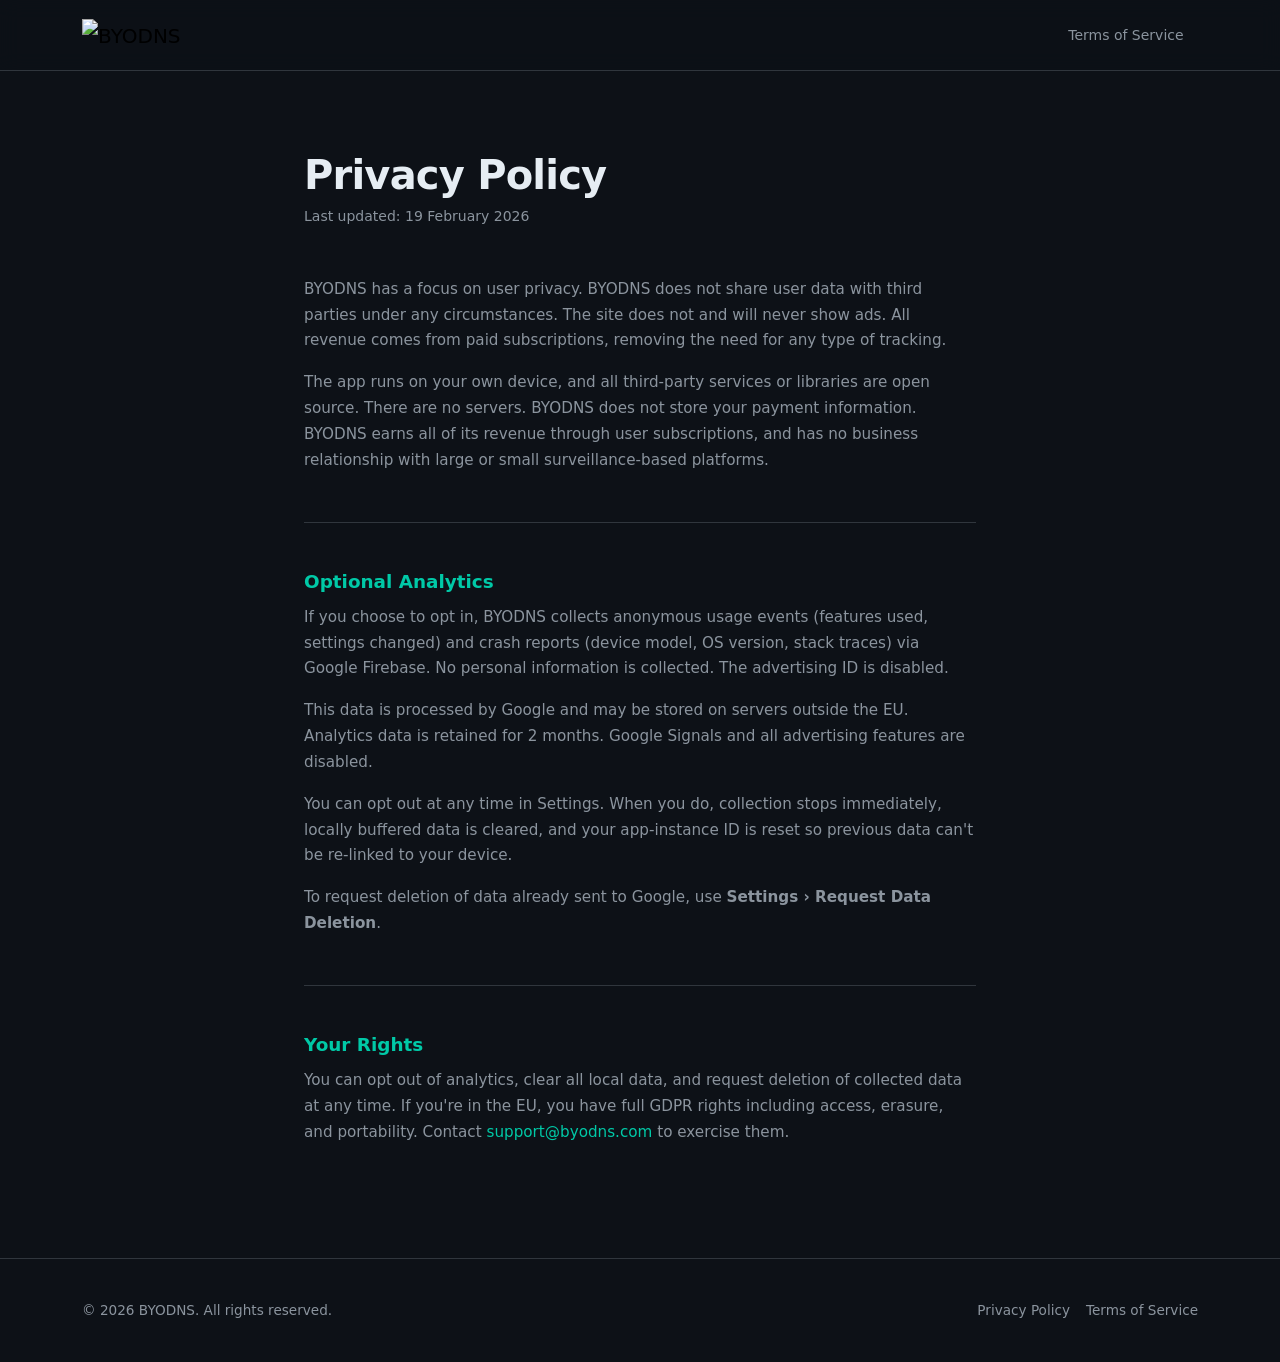
==== docs/privacy.html @ 68cbb998 "convert txt to html" ====
<!DOCTYPE html>
<html lang="en">

<head>
  <meta charset="UTF-8">
  <meta name="viewport" content="width=device-width, initial-scale=1.0">
  <title>Privacy Policy — BYODNS</title>
  <link rel="icon" href="byodns-icon.svg" type="image/svg+xml">
  <link rel="stylesheet" href="https://cdn.jsdelivr.net/npm/bootstrap@5.3.3/dist/css/bootstrap.min.css">
  <link rel="stylesheet" href="style.css">
  <style>
    .policy-wrap {
      max-width: 720px;
      margin: 0 auto;
      padding: 5rem 1.5rem 6rem;
    }

    .policy-wrap h1 {
      font-size: clamp(1.75rem, 4vw, 2.5rem);
      font-weight: 800;
      letter-spacing: -0.02em;
      margin-bottom: 0.4rem;
    }

    .policy-wrap .last-updated {
      color: var(--text-muted);
      font-size: 0.875rem;
      margin-bottom: 3rem;
    }

    .policy-wrap h2 {
      font-size: 1.15rem;
      font-weight: 700;
      color: var(--accent);
      margin-top: 2.5rem;
      margin-bottom: 0.75rem;
    }

    .policy-wrap p {
      color: var(--text-muted);
      font-size: 0.95rem;
      margin-bottom: 1rem;
    }

    .policy-wrap ul {
      color: var(--text-muted);
      font-size: 0.95rem;
      padding-left: 1.5rem;
      margin-bottom: 1rem;
    }

    .policy-wrap ul li {
      margin-bottom: 0.4rem;
    }

    .policy-divider {
      border-color: var(--border);
      opacity: 1;
      margin: 3rem 0;
    }
  </style>
</head>

<body>

  <!-- Navbar -->
  <nav class="navbar navbar-expand-lg sticky-top">
    <div class="container">
      <a class="navbar-brand" href="index.html">
        <img src="byodns-logo.svg" alt="BYODNS">
      </a>
      <div class="ms-auto">
        <a href="tos.html" class="nav-link d-inline">Terms of Service</a>
      </div>
    </div>
  </nav>

  <main>
    <div class="policy-wrap">
      <h1>Privacy Policy</h1>
      <p class="last-updated">Last updated: 19 February 2026</p>

      <p>BYODNS has a focus on user privacy. BYODNS does not share user data with third parties under any circumstances.
        The site does not and will never show ads. All revenue comes from paid subscriptions, removing the need for any
        type of tracking.</p>

      <p>The app runs on your own device, and all third-party services or libraries are open source. There are no
        servers. BYODNS does not store your payment information. BYODNS earns all of its revenue through user
        subscriptions, and has no business relationship with large or small surveillance-based platforms.</p>

      <hr class="policy-divider">

      <h2>Optional Analytics</h2>
      <p>If you choose to opt in, BYODNS collects anonymous usage events (features used, settings changed) and crash
        reports (device model, OS version, stack traces) via Google Firebase. No personal information is collected. The
        advertising ID is disabled.</p>
      <p>This data is processed by Google and may be stored on servers outside the EU. Analytics data is retained for 2
        months. Google Signals and all advertising features are disabled.</p>
      <p>You can opt out at any time in Settings. When you do, collection stops immediately, locally buffered data is
        cleared, and your app-instance ID is reset so previous data can't be re-linked to your device.</p>
      <p>To request deletion of data already sent to Google, use <strong>Settings › Request Data Deletion</strong>.</p>

      <hr class="policy-divider">

      <h2>Your Rights</h2>
      <p>You can opt out of analytics, clear all local data, and request deletion of collected data at any time. If
        you're in the EU, you have full GDPR rights including access, erasure, and portability. Contact <a
          href="mailto:support@byodns.com">support@byodns.com</a> to exercise them.</p>
    </div>
  </main>

  <!-- Footer -->
  <footer>
    <div class="container d-flex flex-column flex-md-row justify-content-between align-items-center gap-2">
      <span>© 2026 BYODNS. All rights reserved.</span>
      <div class="d-flex gap-3">
        <a href="privacy.html">Privacy Policy</a>
        <a href="tos.html">Terms of Service</a>
      </div>
    </div>
  </footer>

</body>

</html>
---- docs/style.css ----
/* ============================================================
   BYODNS Marketing Site — Custom Styles
   ============================================================ */

:root {
  --bg-base:        #0d1117;
  --bg-surface:     #161b22;
  --bg-card:        #1c2230;
  --bg-card-hover:  #212840;
  --accent:         #00c9a7;
  --accent-dim:     #009e84;
  --text-primary:   #e6edf3;
  --text-muted:     #8b949e;
  --border:         #30363d;
  --danger:         #f85149;
  --warning:        #f0a930;
}

/* ── Base ──────────────────────────────────────────────────── */
html { scroll-behavior: smooth; }

body {
  background-color: var(--bg-base);
  color: var(--text-primary);
  font-family: 'Inter', system-ui, -apple-system, sans-serif;
  line-height: 1.7;
}

a { color: var(--accent); text-decoration: none; }
a:hover { color: var(--accent-dim); text-decoration: underline; }

/* ── Navbar ────────────────────────────────────────────────── */
.navbar {
  background-color: rgba(13, 17, 23, 0.92);
  backdrop-filter: blur(10px);
  border-bottom: 1px solid var(--border);
  padding: 0.75rem 0;
}

.navbar-brand img { height: 28px; }

.nav-link {
  color: var(--text-muted) !important;
  font-size: 0.875rem;
  font-weight: 500;
  transition: color 0.2s;
  padding: 0.4rem 0.9rem !important;
}
.nav-link:hover { color: var(--text-primary) !important; }

.btn-nav-cta {
  background-color: var(--accent);
  color: #000 !important;
  border-radius: 6px;
  font-weight: 600;
  font-size: 0.85rem;
  padding: 0.4rem 1rem !important;
  transition: background-color 0.2s, transform 0.15s;
}
.btn-nav-cta:hover {
  background-color: var(--accent-dim);
  transform: translateY(-1px);
  text-decoration: none !important;
}

/* ── Hero ──────────────────────────────────────────────────── */
#hero {
  min-height: 100vh;
  display: flex;
  align-items: center;
  background: radial-gradient(ellipse 80% 60% at 50% 0%, rgba(0,201,167,0.12) 0%, transparent 70%),
              var(--bg-base);
  padding: 7rem 0 4rem;
}

.hero-badge {
  display: inline-block;
  background: rgba(0,201,167,0.12);
  color: var(--accent);
  border: 1px solid rgba(0,201,167,0.35);
  border-radius: 999px;
  font-size: 0.78rem;
  font-weight: 600;
  letter-spacing: 0.05em;
  text-transform: uppercase;
  padding: 0.3rem 1rem;
  margin-bottom: 1.5rem;
}

.hero-title {
  font-size: clamp(2.4rem, 5vw, 4rem);
  font-weight: 800;
  line-height: 1.15;
  letter-spacing: -0.02em;
  margin-bottom: 1.25rem;
}

.hero-title .accent { color: var(--accent); }

.hero-subtitle {
  font-size: 1.15rem;
  color: var(--text-muted);
  max-width: 520px;
  margin-bottom: 2.5rem;
}

.google-play-badge { height: 56px; transition: transform 0.2s; }
.google-play-badge:hover { transform: scale(1.04); }

.hero-app-icon {
  width: 80px;
  height: 80px;
  margin-left: 1.25rem;
  border-radius: 20px;
  box-shadow: 0 0 0 1px var(--border);
}

.hero-screenshot-placeholder {
  width: 100%;
  max-width: 300px;
  aspect-ratio: 9/19;
  background: var(--bg-card);
  border: 1px solid var(--border);
  border-radius: 28px;
  display: flex;
  flex-direction: column;
  align-items: center;
  justify-content: center;
  color: var(--text-muted);
  font-size: 0.8rem;
  gap: 0.5rem;
  box-shadow: 0 24px 64px rgba(0,0,0,0.5);
}
.hero-screenshot-placeholder svg { opacity: 0.35; }

/* ── Section base ──────────────────────────────────────────── */
section { padding: 6rem 0; }
section:nth-of-type(odd) { background-color: var(--bg-base); }
section:nth-of-type(even) { background-color: var(--bg-surface); }

.section-label {
  display: block;
  font-size: 0.75rem;
  font-weight: 700;
  letter-spacing: 0.1em;
  text-transform: uppercase;
  color: var(--accent);
  margin-bottom: 0.6rem;
}

.section-title {
  font-size: clamp(1.75rem, 3.5vw, 2.5rem);
  font-weight: 800;
  letter-spacing: -0.02em;
  margin-bottom: 0.75rem;
}

.section-subtitle {
  color: var(--text-muted);
  font-size: 1.05rem;
  max-width: 580px;
  margin: 0 auto 3.5rem;
}

/* ── How It Works ──────────────────────────────────────────── */
.step-card {
  background: var(--bg-card);
  border: 1px solid var(--border);
  border-radius: 16px;
  padding: 2.25rem 2rem;
  height: 100%;
  position: relative;
  transition: border-color 0.25s, transform 0.25s;
}
.step-card:hover {
  border-color: var(--accent);
  transform: translateY(-4px);
}

.step-number {
  width: 44px;
  height: 44px;
  border-radius: 50%;
  background: rgba(0,201,167,0.12);
  border: 1px solid rgba(0,201,167,0.35);
  color: var(--accent);
  font-weight: 800;
  font-size: 1rem;
  display: flex;
  align-items: center;
  justify-content: center;
  margin-bottom: 1.25rem;
}

.step-icon {
  font-size: 2rem;
  margin-bottom: 1rem;
}

.step-title { font-size: 1.1rem; font-weight: 700; margin-bottom: 0.5rem; }
.step-desc { color: var(--text-muted); font-size: 0.9rem; }

/* ── Screenshots ───────────────────────────────────────────── */
#screenshots { background-color: var(--bg-base); }

.screenshot-frame {
  background: var(--bg-card);
  border: 1px solid var(--border);
  border-radius: 28px;
  aspect-ratio: 9/19;
  display: flex;
  flex-direction: column;
  align-items: center;
  justify-content: center;
  color: var(--text-muted);
  font-size: 0.82rem;
  gap: 0.6rem;
  box-shadow: 0 20px 60px rgba(0,0,0,0.45);
  transition: border-color 0.25s, transform 0.25s;
}
.screenshot-frame:hover {
  border-color: rgba(0,201,167,0.4);
  transform: translateY(-6px);
}
.screenshot-frame .label { font-weight: 600; color: var(--text-muted); }
.screenshot-icon { font-size: 2.5rem; opacity: 0.3; }

/* ── Feature Cards ─────────────────────────────────────────── */
.feature-card {
  background: var(--bg-card);
  border: 1px solid var(--border);
  border-radius: 16px;
  padding: 2rem 1.75rem;
  height: 100%;
  transition: border-color 0.25s, transform 0.25s;
}
.feature-card:hover {
  border-color: var(--accent);
  transform: translateY(-4px);
}
.feature-icon {
  font-size: 2rem;
  margin-bottom: 1rem;
}
.feature-title { font-size: 1rem; font-weight: 700; margin-bottom: 0.4rem; }
.feature-desc { color: var(--text-muted); font-size: 0.875rem; }

/* ── Security Levels Table ─────────────────────────────────── */
.levels-table-wrap {
  background: var(--bg-card);
  border: 1px solid var(--border);
  border-radius: 16px;
  overflow: hidden;
}

.levels-table {
  width: 100%;
  border-collapse: collapse;
  font-size: 0.9rem;
}
.levels-table th {
  background: var(--bg-surface);
  color: var(--text-muted);
  font-weight: 600;
  font-size: 0.78rem;
  text-transform: uppercase;
  letter-spacing: 0.06em;
  padding: 0.85rem 1.25rem;
  border-bottom: 1px solid var(--border);
}
.levels-table td {
  padding: 0.85rem 1.25rem;
  border-bottom: 1px solid var(--border);
  vertical-align: middle;
}
.levels-table tr:last-child td { border-bottom: none; }
.levels-table tr:hover td { background: var(--bg-card-hover); }

.badge-free {
  background: rgba(139,148,158,0.15);
  color: var(--text-muted);
  border: 1px solid var(--border);
  border-radius: 6px;
  font-size: 0.72rem;
  font-weight: 700;
  padding: 0.2rem 0.55rem;
  text-transform: uppercase;
  letter-spacing: 0.05em;
}
.badge-pro {
  background: rgba(0,201,167,0.12);
  color: var(--accent);
  border: 1px solid rgba(0,201,167,0.35);
  border-radius: 6px;
  font-size: 0.72rem;
  font-weight: 700;
  padding: 0.2rem 0.55rem;
  text-transform: uppercase;
  letter-spacing: 0.05em;
}

/* ── Comparison Table ──────────────────────────────────────── */
.comparison-card {
  background: var(--bg-card);
  border: 1px solid var(--border);
  border-radius: 16px;
  overflow: hidden;
}

.comparison-header {
  display: grid;
  grid-template-columns: 1fr 120px 120px;
  gap: 0;
  background: var(--bg-surface);
  border-bottom: 1px solid var(--border);
  padding: 1rem 1.5rem;
  font-weight: 700;
  font-size: 0.85rem;
}
.comparison-header .col-plan { text-align: center; }
.comparison-header .col-plan.pro { color: var(--accent); }

.comparison-row {
  display: grid;
  grid-template-columns: 1fr 120px 120px;
  gap: 0;
  padding: 0.85rem 1.5rem;
  border-bottom: 1px solid var(--border);
  font-size: 0.9rem;
  align-items: center;
}
.comparison-row:last-child { border-bottom: none; }
.comparison-row:hover { background: var(--bg-card-hover); }

.comparison-row .col-check { text-align: center; font-size: 1.1rem; }
.check-yes { color: var(--accent); }
.check-no  { color: var(--text-muted); opacity: 0.4; }

/* ── Privacy ───────────────────────────────────────────────── */
.privacy-card {
  background: var(--bg-card);
  border: 1px solid var(--border);
  border-radius: 16px;
  padding: 2rem 1.75rem;
  height: 100%;
  transition: border-color 0.25s;
}
.privacy-card:hover { border-color: rgba(0,201,167,0.4); }
.privacy-icon { font-size: 2rem; margin-bottom: 1rem; }
.privacy-title { font-size: 1rem; font-weight: 700; margin-bottom: 0.4rem; }
.privacy-desc { color: var(--text-muted); font-size: 0.875rem; }

/* ── CTA Banner ────────────────────────────────────────────── */
#cta {
  background: radial-gradient(ellipse 80% 100% at 50% 100%, rgba(0,201,167,0.15) 0%, transparent 70%),
              var(--bg-surface);
  border-top: 1px solid var(--border);
  padding: 6rem 0;
}

/* ── Footer ────────────────────────────────────────────────── */
footer {
  background-color: var(--bg-base);
  border-top: 1px solid var(--border);
  padding: 2.5rem 0;
  color: var(--text-muted);
  font-size: 0.85rem;
}
footer a { color: var(--text-muted); }
footer a:hover { color: var(--text-primary); text-decoration: none; }

/* ── Utilities ─────────────────────────────────────────────── */
.text-accent { color: var(--accent) !important; }
.text-muted-custom { color: var(--text-muted) !important; }
.divider-line { border-color: var(--border); opacity: 1; }

.btn-primary-accent {
  background-color: var(--accent);
  color: #000;
  font-weight: 700;
  border: none;
  border-radius: 8px;
  padding: 0.75rem 2rem;
  font-size: 1rem;
  transition: background-color 0.2s, transform 0.15s;
  display: inline-block;
}
.btn-primary-accent:hover {
  background-color: var(--accent-dim);
  transform: translateY(-2px);
  color: #000;
  text-decoration: none;
}

.btn-outline-accent {
  background-color: transparent;
  color: var(--accent);
  font-weight: 600;
  border: 1.5px solid var(--accent);
  border-radius: 8px;
  padding: 0.7rem 1.75rem;
  font-size: 0.95rem;
  transition: background-color 0.2s, color 0.2s;
  display: inline-block;
}
.btn-outline-accent:hover {
  background-color: rgba(0,201,167,0.1);
  color: var(--accent);
  text-decoration: none;
}

/* ── Responsive tweaks ─────────────────────────────────────── */
@media (max-width: 767.98px) {
  #hero { padding-top: 6rem; text-align: center; }
  .hero-subtitle { margin-left: auto; margin-right: auto; }
  .hero-screenshot-placeholder { margin: 2rem auto 0; }
  .comparison-header,
  .comparison-row { grid-template-columns: 1fr 90px 90px; }
}
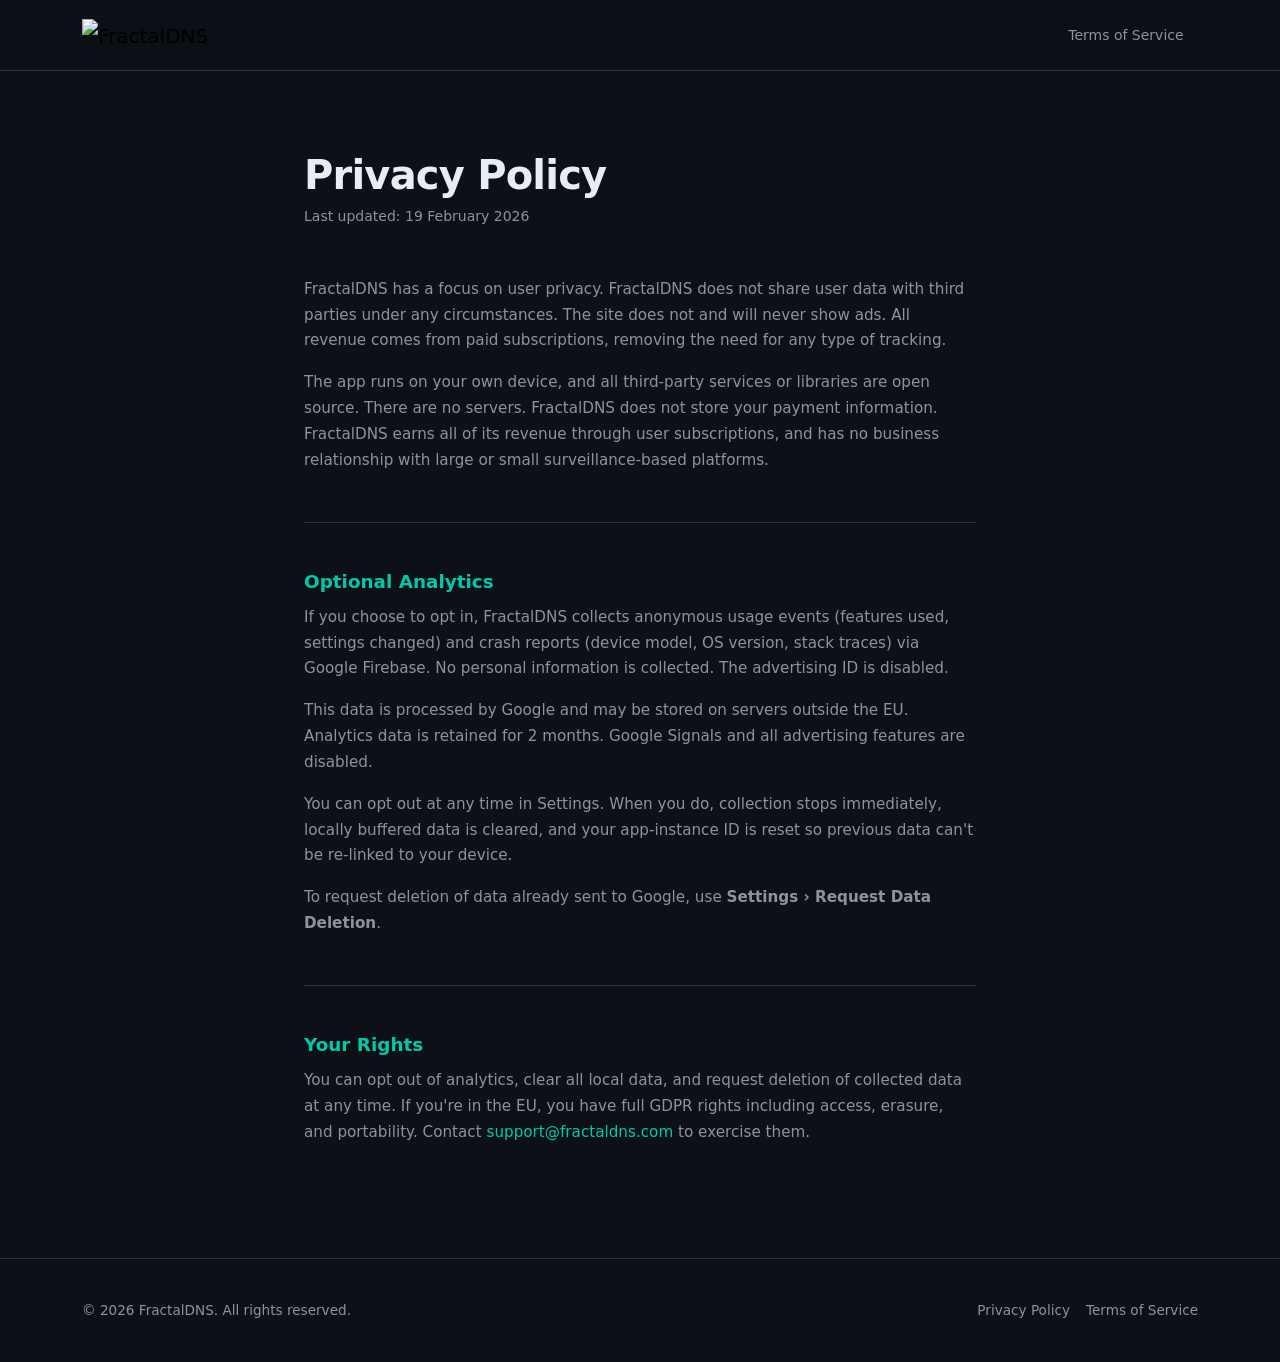
==== commit e38872bc: "rename to fractaldns" ====
--- a/docs/privacy.html
+++ b/docs/privacy.html
@@ -4,8 +4,8 @@
 <head>
   <meta charset="UTF-8">
   <meta name="viewport" content="width=device-width, initial-scale=1.0">
-  <title>Privacy Policy — BYODNS</title>
-  <link rel="icon" href="byodns-icon.svg" type="image/svg+xml">
+  <title>Privacy Policy — FractalDNS</title>
+  <link rel="icon" href="fractaldns-icon.svg" type="image/svg+xml">
   <link rel="stylesheet" href="https://cdn.jsdelivr.net/npm/bootstrap@5.3.3/dist/css/bootstrap.min.css">
   <link rel="stylesheet" href="style.css">
   <style>
@@ -67,7 +67,7 @@
   <nav class="navbar navbar-expand-lg sticky-top">
     <div class="container">
       <a class="navbar-brand" href="index.html">
-        <img src="byodns-logo.svg" alt="BYODNS">
+        <img src="fractaldns-logo.svg" alt="FractalDNS">
       </a>
       <div class="ms-auto">
         <a href="tos.html" class="nav-link d-inline">Terms of Service</a>
@@ -80,18 +80,19 @@
       <h1>Privacy Policy</h1>
       <p class="last-updated">Last updated: 19 February 2026</p>
 
-      <p>BYODNS has a focus on user privacy. BYODNS does not share user data with third parties under any circumstances.
+      <p>FractalDNS has a focus on user privacy. FractalDNS does not share user data with third parties under any
+        circumstances.
         The site does not and will never show ads. All revenue comes from paid subscriptions, removing the need for any
         type of tracking.</p>
 
       <p>The app runs on your own device, and all third-party services or libraries are open source. There are no
-        servers. BYODNS does not store your payment information. BYODNS earns all of its revenue through user
+        servers. FractalDNS does not store your payment information. FractalDNS earns all of its revenue through user
         subscriptions, and has no business relationship with large or small surveillance-based platforms.</p>
 
       <hr class="policy-divider">
 
       <h2>Optional Analytics</h2>
-      <p>If you choose to opt in, BYODNS collects anonymous usage events (features used, settings changed) and crash
+      <p>If you choose to opt in, FractalDNS collects anonymous usage events (features used, settings changed) and crash
         reports (device model, OS version, stack traces) via Google Firebase. No personal information is collected. The
         advertising ID is disabled.</p>
       <p>This data is processed by Google and may be stored on servers outside the EU. Analytics data is retained for 2
@@ -105,14 +106,14 @@
       <h2>Your Rights</h2>
       <p>You can opt out of analytics, clear all local data, and request deletion of collected data at any time. If
         you're in the EU, you have full GDPR rights including access, erasure, and portability. Contact <a
-          href="mailto:support@byodns.com">support@byodns.com</a> to exercise them.</p>
+          href="mailto:support@fractaldns.com">support@fractaldns.com</a> to exercise them.</p>
     </div>
   </main>
 
   <!-- Footer -->
   <footer>
     <div class="container d-flex flex-column flex-md-row justify-content-between align-items-center gap-2">
-      <span>© 2026 BYODNS. All rights reserved.</span>
+      <span>© 2026 FractalDNS. All rights reserved.</span>
       <div class="d-flex gap-3">
         <a href="privacy.html">Privacy Policy</a>
         <a href="tos.html">Terms of Service</a>
--- a/docs/style.css
+++ b/docs/style.css
@@ -1,5 +1,5 @@
 /* ============================================================
-   BYODNS Marketing Site — Custom Styles
+   FractalDNS Marketing Site — Custom Styles
    ============================================================ */
 
 :root {
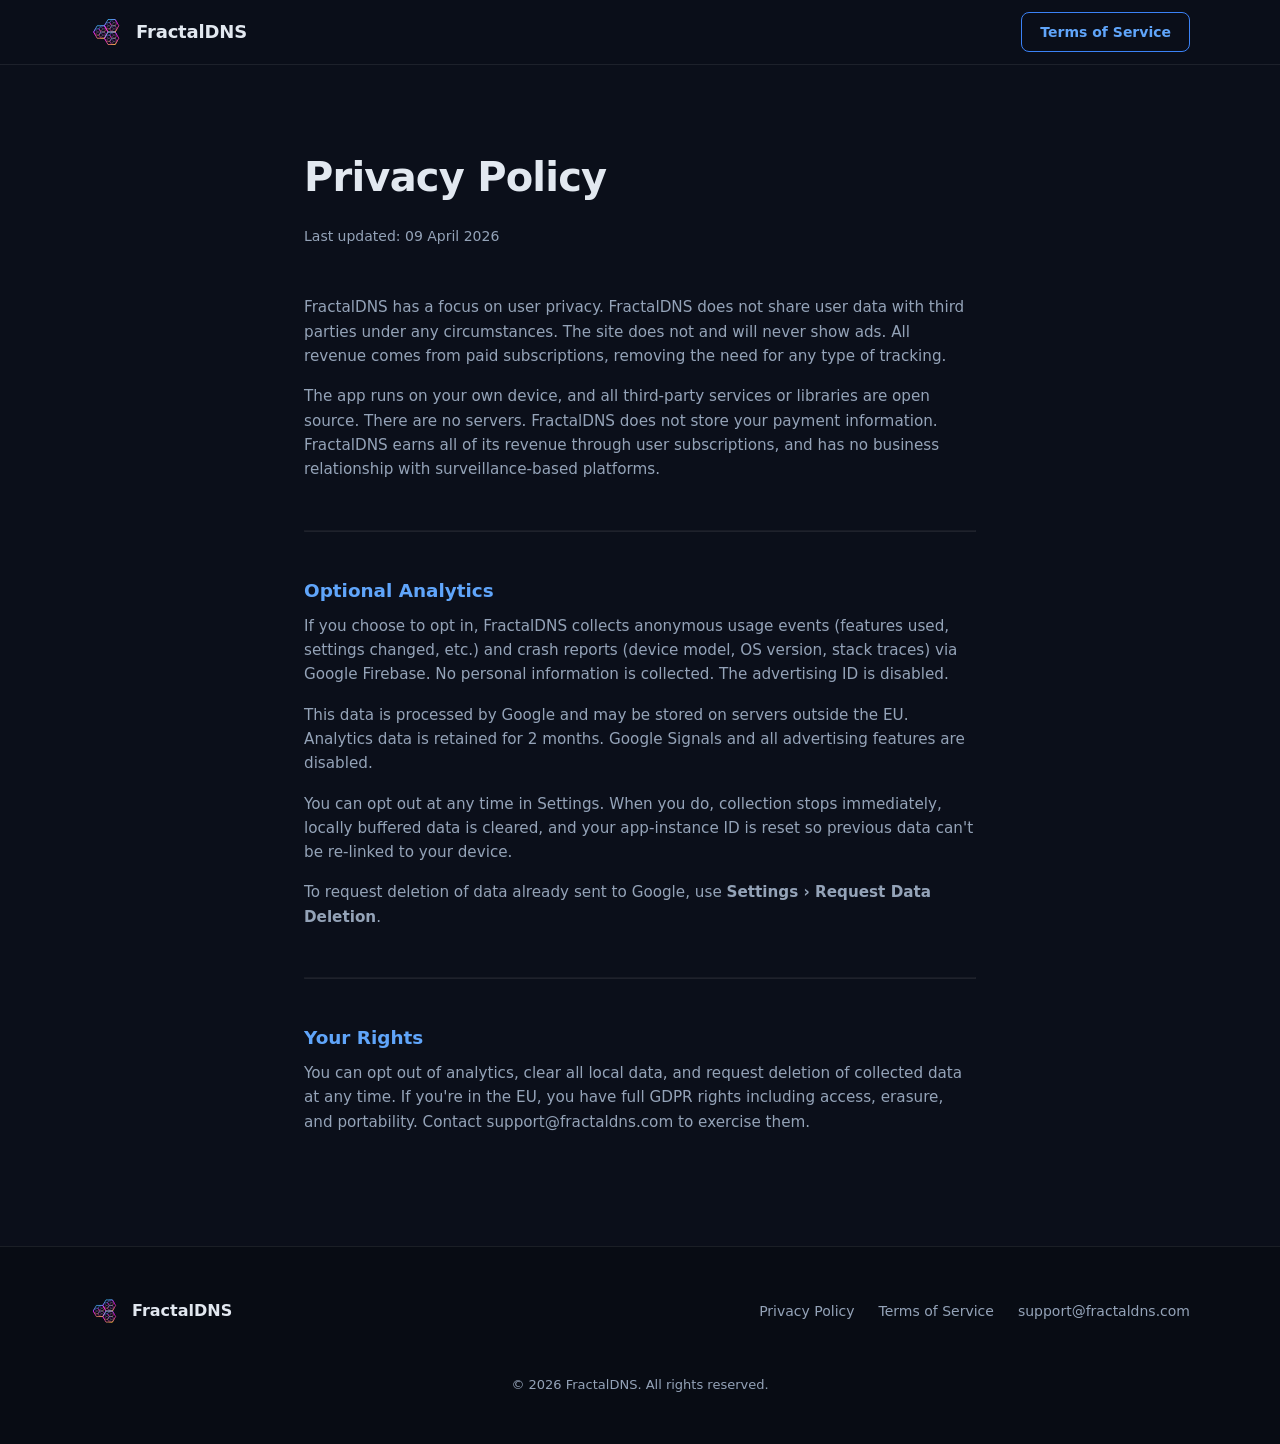
==== commit a2e3c6fb: "update" ====
--- a/docs/privacy.html
+++ b/docs/privacy.html
@@ -5,80 +5,32 @@
   <meta charset="UTF-8">
   <meta name="viewport" content="width=device-width, initial-scale=1.0">
   <title>Privacy Policy — FractalDNS</title>
-  <link rel="icon" href="fractaldns-icon.svg" type="image/svg+xml">
-  <link rel="stylesheet" href="https://cdn.jsdelivr.net/npm/bootstrap@5.3.3/dist/css/bootstrap.min.css">
-  <link rel="stylesheet" href="style.css">
+  <link rel="icon" href="fractaldns.svg" type="image/svg+xml">
   <style>
-    .policy-wrap {
-      max-width: 720px;
-      margin: 0 auto;
-      padding: 5rem 1.5rem 6rem;
-    }
-
-    .policy-wrap h1 {
-      font-size: clamp(1.75rem, 4vw, 2.5rem);
-      font-weight: 800;
-      letter-spacing: -0.02em;
-      margin-bottom: 0.4rem;
-    }
-
-    .policy-wrap .last-updated {
-      color: var(--text-muted);
-      font-size: 0.875rem;
-      margin-bottom: 3rem;
-    }
-
-    .policy-wrap h2 {
-      font-size: 1.15rem;
-      font-weight: 700;
-      color: var(--accent);
-      margin-top: 2.5rem;
-      margin-bottom: 0.75rem;
-    }
-
-    .policy-wrap p {
-      color: var(--text-muted);
-      font-size: 0.95rem;
-      margin-bottom: 1rem;
-    }
-
-    .policy-wrap ul {
-      color: var(--text-muted);
-      font-size: 0.95rem;
-      padding-left: 1.5rem;
-      margin-bottom: 1rem;
-    }
-
-    .policy-wrap ul li {
-      margin-bottom: 0.4rem;
-    }
-
-    .policy-divider {
-      border-color: var(--border);
-      opacity: 1;
-      margin: 3rem 0;
+    html {
+      background: #0b0f1a;
     }
   </style>
+  <link rel="stylesheet" href="style.css">
 </head>
 
 <body>
 
-  <!-- Navbar -->
-  <nav class="navbar navbar-expand-lg sticky-top">
-    <div class="container">
-      <a class="navbar-brand" href="index.html">
-        <img src="fractaldns-logo.svg" alt="FractalDNS">
+  <!-- NAV -->
+  <nav>
+    <div class="nav-inner">
+      <a href="index.html" class="nav-logo" aria-label="FractalDNS home">
+        <img src="fractaldns.svg" alt="FractalDNS" />
+        <span>FractalDNS</span>
       </a>
-      <div class="ms-auto">
-        <a href="tos.html" class="nav-link d-inline">Terms of Service</a>
-      </div>
+      <a href="tos.html" class="btn btn-outline btn-sm">Terms of Service</a>
     </div>
   </nav>
 
   <main>
     <div class="policy-wrap">
       <h1>Privacy Policy</h1>
-      <p class="last-updated">Last updated: 19 February 2026</p>
+      <p class="last-updated">Last updated: 09 April 2026</p>
 
       <p>FractalDNS has a focus on user privacy. FractalDNS does not share user data with third parties under any
         circumstances.
@@ -87,12 +39,13 @@
 
       <p>The app runs on your own device, and all third-party services or libraries are open source. There are no
         servers. FractalDNS does not store your payment information. FractalDNS earns all of its revenue through user
-        subscriptions, and has no business relationship with large or small surveillance-based platforms.</p>
+        subscriptions, and has no business relationship with surveillance-based platforms.</p>
 
       <hr class="policy-divider">
 
       <h2>Optional Analytics</h2>
-      <p>If you choose to opt in, FractalDNS collects anonymous usage events (features used, settings changed) and crash
+      <p>If you choose to opt in, FractalDNS collects anonymous usage events (features used, settings changed, etc.) and
+        crash
         reports (device model, OS version, stack traces) via Google Firebase. No personal information is collected. The
         advertising ID is disabled.</p>
       <p>This data is processed by Google and may be stored on servers outside the EU. Analytics data is retained for 2
@@ -110,14 +63,19 @@
     </div>
   </main>
 
-  <!-- Footer -->
+  <!-- FOOTER -->
   <footer>
-    <div class="container d-flex flex-column flex-md-row justify-content-between align-items-center gap-2">
-      <span>© 2026 FractalDNS. All rights reserved.</span>
-      <div class="d-flex gap-3">
+    <div class="footer-inner">
+      <div class="footer-logo">
+        <img src="fractaldns.svg" alt="FractalDNS" />
+        <span>FractalDNS</span>
+      </div>
+      <div class="footer-links">
         <a href="privacy.html">Privacy Policy</a>
         <a href="tos.html">Terms of Service</a>
+        <a href="mailto:support@fractaldns.com">support@fractaldns.com</a>
       </div>
+      <p class="footer-copy">&copy; 2026 FractalDNS. All rights reserved.</p>
     </div>
   </footer>
 
--- a/docs/style.css
+++ b/docs/style.css
@@ -1,37 +1,95 @@
 /* ============================================================
-   FractalDNS Marketing Site — Custom Styles
+   FractalDNS — Unified Stylesheet
    ============================================================ */
 
+/* ── Design Tokens ─────────────────────────────────────────── */
 :root {
-  --bg-base:        #0d1117;
-  --bg-surface:     #161b22;
-  --bg-card:        #1c2230;
-  --bg-card-hover:  #212840;
-  --accent:         #00c9a7;
-  --accent-dim:     #009e84;
-  --text-primary:   #e6edf3;
-  --text-muted:     #8b949e;
-  --border:         #30363d;
-  --danger:         #f85149;
-  --warning:        #f0a930;
-}
-
-/* ── Base ──────────────────────────────────────────────────── */
+  /* Brand */
+  --accent:       #3b82f6;
+  --accent-light: #60a5fa;
+  --accent-glow:  rgba(59, 130, 246, 0.25);
+
+  /* Surfaces */
+  --bg-base:    #0b0f1a;
+  --bg-card:    #1c2230;
+  --surface:    #111827;
+  --surface2:   #1e293b;
+
+  /* Text */
+  --text-primary: #e2e8f0;
+  --text-muted:   #94a3b8;
+
+  /* Borders */
+  --border: rgba(255, 255, 255, 0.08);
+
+  /* Radii */
+  --radius:    12px;
+  --radius-lg: 20px;
+}
+
+/* ── Reset & Base ──────────────────────────────────────────── */
+*,
+*::before,
+*::after {
+  box-sizing: border-box;
+  margin: 0;
+  padding: 0;
+}
+
 html { scroll-behavior: smooth; }
 
 body {
-  background-color: var(--bg-base);
+  font-family: system-ui, -apple-system, BlinkMacSystemFont, 'Segoe UI', Roboto, sans-serif;
+  background: var(--bg-base);
   color: var(--text-primary);
-  font-family: 'Inter', system-ui, -apple-system, sans-serif;
-  line-height: 1.7;
-}
-
-a { color: var(--accent); text-decoration: none; }
-a:hover { color: var(--accent-dim); text-decoration: underline; }
-
-/* ── Navbar ────────────────────────────────────────────────── */
+  line-height: 1.6;
+}
+
+a { color: inherit; text-decoration: none; }
+
+img { display: block; max-width: 100%; }
+
+/* ── Layout ────────────────────────────────────────────────── */
+.container {
+  max-width: 1100px;
+  margin: 0 auto;
+  padding: 0 24px;
+}
+
+section { padding: 96px 0; }
+
+/* ── Navigation (index.html) ───────────────────────────────── */
+nav {
+  position: sticky;
+  top: 0;
+  z-index: 100;
+  background: rgba(11, 15, 26, 0.85);
+  backdrop-filter: blur(12px);
+  border-bottom: 1px solid var(--border);
+  padding: 0 24px;
+}
+
+.nav-inner {
+  max-width: 1100px;
+  margin: 0 auto;
+  display: flex;
+  align-items: center;
+  justify-content: space-between;
+  height: 64px;
+}
+
+.nav-logo {
+  display: flex;
+  align-items: center;
+  gap: 10px;
+}
+
+.nav-logo img  { height: 36px; }
+.nav-logo span { font-size: 18px; font-weight: 700; letter-spacing: -.01em; }
+
+/* ── Navigation (policy pages — Bootstrap override) ────────── */
 .navbar {
-  background-color: rgba(13, 17, 23, 0.92);
+  background: rgba(11, 15, 26, 0.92);
   backdrop-filter: blur(10px);
   border-bottom: 1px solid var(--border);
   padding: 0.75rem 0;
@@ -48,372 +106,545 @@
 }
 .nav-link:hover { color: var(--text-primary) !important; }
 
-.btn-nav-cta {
-  background-color: var(--accent);
-  color: #000 !important;
-  border-radius: 6px;
+/* ── Buttons ───────────────────────────────────────────────── */
+.btn {
+  display: inline-flex;
+  align-items: center;
+  gap: 8px;
+  padding: 10px 22px;
+  border-radius: 8px;
+  font-size: 15px;
   font-weight: 600;
-  font-size: 0.85rem;
-  padding: 0.4rem 1rem !important;
-  transition: background-color 0.2s, transform 0.15s;
-}
-.btn-nav-cta:hover {
-  background-color: var(--accent-dim);
-  transform: translateY(-1px);
-  text-decoration: none !important;
+  cursor: pointer;
+  border: none;
+  transition: opacity 0.15s, transform 0.15s;
+}
+.btn:hover { opacity: 0.88; transform: translateY(-1px); }
+
+.btn-primary { background: var(--accent); color: #fff; }
+.btn-outline  { background: transparent; color: var(--accent-light); border: 1.5px solid var(--accent); }
+.btn-sm  { font-size: 14px; padding: 8px 18px; }
+.btn-lg  { font-size: 16px; padding: 13px 32px; }
+
+/* ── Section Labels ────────────────────────────────────────── */
+.section-label {
+  font-size: 13px;
+  font-weight: 600;
+  letter-spacing: 0.12em;
+  text-transform: uppercase;
+  color: var(--accent-light);
+  margin-bottom: 12px;
+  text-align: center;
+}
+
+h2 {
+  font-size: clamp(28px, 4vw, 40px);
+  font-weight: 800;
+  line-height: 1.2;
+  margin-bottom: 16px;
+}
+
+.section-title {
+  text-align: center;
+}
+
+.section-desc {
+  font-size: 17px;
+  color: var(--text-muted);
+  max-width: 580px;
+  margin-bottom: 56px;
+  margin-left: auto;
+  margin-right: auto;
+  text-align: center;
+}
+
+/* ── Hero Logo Lockup ──────────────────────────────────────── */
+.hero-logo-lockup {
+  display: inline-flex;
+  align-items: center;
+  gap: 14px;
+  margin-bottom: 28px;
+}
+
+.hero-logo-lockup img {
+  height: 56px;
+  filter: drop-shadow(0 0 18px rgba(59, 130, 246, 0.45));
+}
+
+.hero-logo-lockup span {
+  font-size: 32px;
+  font-weight: 800;
+  letter-spacing: -0.02em;
+  color: var(--text-primary);
 }
 
 /* ── Hero ──────────────────────────────────────────────────── */
 #hero {
-  min-height: 100vh;
-  display: flex;
-  align-items: center;
-  background: radial-gradient(ellipse 80% 60% at 50% 0%, rgba(0,201,167,0.12) 0%, transparent 70%),
-              var(--bg-base);
-  padding: 7rem 0 4rem;
+  padding: 120px 0 96px;
+  text-align: center;
+  background: radial-gradient(ellipse 80% 50% at 50% -10%, rgba(59, 130, 246, 0.18), transparent);
 }
 
 .hero-badge {
+  display: inline-flex;
+  align-items: center;
+  gap: 8px;
+  background: rgba(59, 130, 246, 0.12);
+  border: 1px solid rgba(59, 130, 246, 0.3);
+  color: var(--accent-light);
+  border-radius: 999px;
+  font-size: 12px;
+  font-weight: 600;
+  letter-spacing: 0.07em;
+  text-transform: uppercase;
+  padding: 5px 14px;
+  margin-bottom: 24px;
+}
+
+.hero-badge .dot {
+  width: 6px;
+  height: 6px;
+  border-radius: 50%;
+  background: var(--accent-light);
+  flex-shrink: 0;
+}
+
+#hero h1 {
+  font-size: clamp(38px, 6vw, 68px);
+  font-weight: 800;
+  line-height: 1.1;
+  letter-spacing: -0.02em;
+  margin-bottom: 24px;
+}
+
+#hero h1 span { color: var(--accent-light); }
+
+#hero .hero-sub {
+  font-size: clamp(16px, 2vw, 20px);
+  color: var(--text-muted);
+  max-width: 560px;
+  margin: 0 auto 40px;
+}
+
+.hero-ctas {
+  display: flex;
+  gap: 16px;
+  justify-content: center;
+  flex-wrap: wrap;
+  margin-bottom: 72px;
+}
+
+/* Phone mockups */
+.hero-phones {
+  display: flex;
+  gap: 20px;
+  justify-content: center;
+  align-items: flex-end;
+  flex-wrap: wrap;
+}
+
+.hero-phone {
+  background: var(--surface2);
+  border: 1px solid var(--border);
+  border-radius: 28px;
+  display: flex;
+  flex-direction: column;
+  align-items: center;
+  justify-content: center;
+  gap: 10px;
+  overflow: hidden;
+  transition: transform 0.25s, border-color 0.25s;
+}
+.hero-phone:hover { transform: translateY(-8px); border-color: rgba(59, 130, 246, 0.45); }
+
+.hero-phone.main { width: 220px; aspect-ratio: 9/19.5; }
+.hero-phone.side { width: 180px; aspect-ratio: 9/19.5; opacity: 0.75; }
+
+.hero-phone .ph-icon  { font-size: 32px; }
+.hero-phone .ph-label { font-size: 11px; color: var(--text-muted); letter-spacing: 0.04em; }
+
+/* ── How It Works ──────────────────────────────────────────── */
+#how { background: var(--surface); }
+
+.steps {
+  display: grid;
+  grid-template-columns: repeat(auto-fit, minmax(260px, 1fr));
+  gap: 32px;
+}
+
+.step {
+  background: var(--surface2);
+  border: 1px solid var(--border);
+  border-radius: var(--radius-lg);
+  padding: 32px;
+  transition: border-color 0.2s, transform 0.2s;
+  text-align: center;
+}
+.step:hover { border-color: rgba(59, 130, 246, 0.45); transform: translateY(-4px); }
+
+.step-num {
+  width: 40px;
+  height: 40px;
+  border-radius: 50%;
+  background: var(--accent-glow);
+  border: 1.5px solid var(--accent);
+  display: flex;
+  align-items: center;
+  justify-content: center;
+  font-size: 15px;
+  font-weight: 700;
+  color: var(--accent-light);
+  margin: 0 auto 20px;
+}
+
+.step h3 { font-size: 18px; font-weight: 700; margin-bottom: 8px; }
+.step p  { font-size: 15px; color: var(--text-muted); }
+
+/* ── Features ──────────────────────────────────────────────── */
+.features-grid {
+  display: grid;
+  grid-template-columns: repeat(auto-fit, minmax(300px, 1fr));
+  gap: 24px;
+}
+
+.feature-card {
+  background: var(--surface);
+  border: 1px solid var(--border);
+  border-radius: var(--radius-lg);
+  padding: 28px 32px;
+  transition: border-color 0.2s, transform 0.2s;
+  text-align: center;
+}
+.feature-card:hover { border-color: var(--accent); transform: translateY(-4px); }
+
+.feature-icon { font-size: 32px; margin-bottom: 16px; }
+.feature-card h3 { font-size: 17px; font-weight: 700; margin-bottom: 8px; }
+.feature-card p  { font-size: 15px; color: var(--text-muted); }
+
+/* ── Security Levels ───────────────────────────────────────── */
+#levels { background: var(--surface); }
+
+.levels-grid {
+  display: grid;
+  grid-template-columns: repeat(auto-fit, minmax(280px, 1fr));
+  gap: 20px;
+}
+
+.level-card {
+  background: var(--surface2);
+  border: 1px solid var(--border);
+  border-radius: var(--radius-lg);
+  padding: 24px 28px;
+  transition: border-color 0.2s, transform 0.2s;
+  text-align: center;
+}
+.level-card:hover    { border-color: rgba(59, 130, 246, 0.4); transform: translateY(-3px); }
+.level-card.free     { border-color: rgba(59, 130, 246, 0.4); }
+
+.level-card h3 { font-size: 17px; font-weight: 700; margin-bottom: 6px; }
+.level-card p  { font-size: 14px; color: var(--text-muted); }
+
+/* Badges */
+.level-badge {
   display: inline-block;
-  background: rgba(0,201,167,0.12);
-  color: var(--accent);
-  border: 1px solid rgba(0,201,167,0.35);
-  border-radius: 999px;
-  font-size: 0.78rem;
-  font-weight: 600;
-  letter-spacing: 0.05em;
+  font-size: 11px;
+  font-weight: 700;
+  letter-spacing: 0.08em;
   text-transform: uppercase;
-  padding: 0.3rem 1rem;
-  margin-bottom: 1.5rem;
-}
-
-.hero-title {
-  font-size: clamp(2.4rem, 5vw, 4rem);
-  font-weight: 800;
-  line-height: 1.15;
-  letter-spacing: -0.02em;
-  margin-bottom: 1.25rem;
-}
-
-.hero-title .accent { color: var(--accent); }
-
-.hero-subtitle {
-  font-size: 1.15rem;
-  color: var(--text-muted);
-  max-width: 520px;
-  margin-bottom: 2.5rem;
-}
-
-.google-play-badge { height: 56px; transition: transform 0.2s; }
-.google-play-badge:hover { transform: scale(1.04); }
-
-.hero-app-icon {
-  width: 80px;
-  height: 80px;
-  margin-left: 1.25rem;
+  padding: 3px 9px;
   border-radius: 20px;
-  box-shadow: 0 0 0 1px var(--border);
-}
-
-.hero-screenshot-placeholder {
-  width: 100%;
-  max-width: 300px;
-  aspect-ratio: 9/19;
-  background: var(--bg-card);
-  border: 1px solid var(--border);
-  border-radius: 28px;
-  display: flex;
-  flex-direction: column;
-  align-items: center;
-  justify-content: center;
-  color: var(--text-muted);
-  font-size: 0.8rem;
-  gap: 0.5rem;
-  box-shadow: 0 24px 64px rgba(0,0,0,0.5);
-}
-.hero-screenshot-placeholder svg { opacity: 0.35; }
-
-/* ── Section base ──────────────────────────────────────────── */
-section { padding: 6rem 0; }
-section:nth-of-type(odd) { background-color: var(--bg-base); }
-section:nth-of-type(even) { background-color: var(--bg-surface); }
-
-.section-label {
+  margin-bottom: 12px;
+}
+.level-badge.valign-middle { vertical-align: middle; }
+
+.badge-free { background: rgba(59, 130, 246, 0.2);   color: var(--accent-light); }
+.badge-pro  { background: rgba(251, 191, 36, 0.15);  color: #fbbf24; }
+
+/* Add-ons */
+.addons-divider {
+  margin: 56px 0 32px;
+  display: flex;
+  align-items: center;
+  gap: 16px;
+}
+.addons-divider h3 { font-size: 18px; font-weight: 700; white-space: nowrap; }
+.addons-divider::after { content: ''; flex: 1; height: 1px; background: var(--border); }
+
+.addons-grid {
+  display: grid;
+  grid-template-columns: repeat(auto-fit, minmax(280px, 1fr));
+  gap: 20px;
+}
+
+.addon-card {
+  background: var(--surface2);
+  border: 1px solid var(--border);
+  border-radius: var(--radius-lg);
+  padding: 24px 28px;
+  transition: border-color 0.2s, transform 0.2s;
+  text-align: center;
+}
+.addon-card:hover { border-color: rgba(251, 191, 36, 0.35); transform: translateY(-3px); }
+
+.addon-icon   { font-size: 26px; margin-bottom: 12px; }
+.addon-card h4 { font-size: 16px; font-weight: 700; margin-bottom: 6px; }
+.addon-card p  { font-size: 14px; color: var(--text-muted); }
+
+/* ── Google Play Badge ─────────────────────────────────────── */
+.nav-play-badge img {
+  height: 36px;
   display: block;
-  font-size: 0.75rem;
+  transition: opacity 0.15s, transform 0.15s;
+}
+.nav-play-badge:hover img { opacity: 0.85; transform: translateY(-1px); }
+
+.play-badge-link { display: inline-block; }
+.play-badge-img  { height: 56px; display: block; transition: opacity 0.15s, transform 0.15s; }
+.play-badge-img:hover { opacity: 0.85; transform: translateY(-1px); }
+.play-badge-lg   { height: 64px; }
+
+/* ── Pricing Cards ──────────────────────────────────────────── */
+.pricing-cards {
+  display: flex;
+  gap: 24px;
+  flex-wrap: wrap;
+  margin-bottom: 40px;
+}
+
+.pricing-card {
+  flex: 1 1 220px;
+  border-radius: var(--radius-lg);
+  padding: 32px 36px;
+  border: 1px solid var(--border);
+  text-align: center;
+}
+
+.pricing-card-free {
+  background: var(--surface);
+}
+
+.pricing-card-pro {
+  background: rgba(251, 191, 36, 0.05);
+  border-color: rgba(251, 191, 36, 0.35);
+}
+
+.pricing-tier-label {
+  font-size: 13px;
   font-weight: 700;
   letter-spacing: 0.1em;
   text-transform: uppercase;
-  color: var(--accent);
-  margin-bottom: 0.6rem;
-}
-
-.section-title {
-  font-size: clamp(1.75rem, 3.5vw, 2.5rem);
+  color: var(--text-muted);
+  margin-bottom: 12px;
+}
+
+.pricing-card-pro .pricing-tier-label { color: #fbbf24; }
+
+.pricing-price {
+  font-size: 48px;
+  font-weight: 800;
+  line-height: 1;
+  letter-spacing: -0.03em;
+  margin-bottom: 4px;
+}
+
+.pricing-price-row {
+  display: flex;
+  align-items: baseline;
+  justify-content: center;
+  gap: 0;
+  margin-bottom: 4px;
+}
+
+.pricing-per {
+  font-size: 20px;
+  font-weight: 600;
+  color: var(--text-muted);
+}
+
+.pricing-divider {
+  font-size: 20px;
+  color: var(--text-muted);
+  margin: 0 14px;
+}
+
+.pricing-card .pricing-desc {
+  font-size: 14px;
+  color: var(--text-muted);
+  margin: 0;
+}
+
+/* ── Pricing Table ─────────────────────────────────────────── */
+.pricing-table {
+  border: 1px solid var(--border);
+  border-radius: var(--radius-lg);
+  overflow: hidden;
+}
+
+.pricing-table table { width: 100%; border-collapse: collapse; }
+
+.pricing-table th,
+.pricing-table td {
+  padding: 16px 24px;
+  text-align: left;
+  border-bottom: 1px solid var(--border);
+  font-size: 15px;
+}
+
+.pricing-table thead th { background: var(--surface); font-size: 16px; font-weight: 700; }
+.pricing-table thead th:not(:first-child) { text-align: center; }
+.pricing-table tbody td:not(:first-child)  { text-align: center; }
+.pricing-table tbody tr:last-child td      { border-bottom: none; }
+.pricing-table tbody tr:hover td           { background: rgba(255, 255, 255, 0.02); }
+
+.pricing-table th.col-pro,
+.pricing-table td.col-pro { background: rgba(251, 191, 36, 0.04); }
+.pricing-table thead th.col-pro { border-top: 2px solid #fbbf24; }
+
+.col-pro { color: #fbbf24; }
+.check   { color: #34d399; font-size: 18px; }
+.cross   { color: var(--text-muted); font-size: 18px; }
+
+.pricing-cta { margin-top: 32px; text-align: center; }
+
+/* ── Privacy Section ───────────────────────────────────────── */
+#privacy { background: var(--surface); }
+
+.privacy-inner {
+  display: grid;
+  grid-template-columns: 1fr 1fr;
+  gap: 64px;
+  align-items: center;
+}
+
+.privacy-intro { color: var(--text-muted); font-size: 17px; margin-bottom: 40px; }
+
+.privacy-points { list-style: none; display: flex; flex-direction: column; gap: 20px; }
+.privacy-points li { display: flex; gap: 16px; align-items: flex-start; }
+.privacy-points .pi { font-size: 24px; flex-shrink: 0; margin-top: 2px; }
+.privacy-points strong { display: block; font-size: 16px; margin-bottom: 4px; }
+.privacy-points span   { font-size: 15px; color: var(--text-muted); }
+
+/* Screenshot card (privacy split layout) */
+.screenshot-card {
+  flex: 1 1 220px;
+  max-width: 260px;
+  background: var(--surface2);
+  border: 1px solid var(--border);
+  border-radius: var(--radius-lg);
+  aspect-ratio: 9/19.5;
+  display: flex;
+  flex-direction: column;
+  align-items: center;
+  justify-content: center;
+  gap: 8px;
+  padding: 20px;
+}
+.privacy-inner .screenshot-card { max-width: 100%; width: 100%; flex: none; aspect-ratio: 9/16; }
+.sc-icon  { font-size: 36px; }
+.sc-label { font-size: 12px; color: var(--text-muted); }
+
+/* ── CTA Banner ────────────────────────────────────────────── */
+#cta {
+  text-align: center;
+  background: radial-gradient(ellipse 80% 100% at 50% 100%, rgba(59, 130, 246, 0.12) 0%, transparent 70%),
+              var(--surface);
+  border-top: 1px solid var(--border);
+  border-bottom: 1px solid var(--border);
+  padding: 96px 0;
+}
+
+.cta-title { font-size: clamp(26px, 4vw, 40px); font-weight: 800; line-height: 1.2; margin-bottom: 16px; }
+.cta-sub   { font-size: 17px; color: var(--text-muted); max-width: 520px; margin: 0 auto 36px; }
+.cta-actions { display: flex; gap: 16px; justify-content: center; flex-wrap: wrap; }
+
+/* ── Footer ────────────────────────────────────────────────── */
+footer {
+  background: #080c14;
+  border-top: 1px solid var(--border);
+  padding: 48px 24px;
+}
+
+.footer-inner {
+  max-width: 1100px;
+  margin: 0 auto;
+  display: flex;
+  align-items: center;
+  justify-content: space-between;
+  flex-wrap: wrap;
+  gap: 24px;
+}
+
+.footer-logo { display: flex; align-items: center; gap: 10px; }
+.footer-logo img  { height: 32px; }
+.footer-logo span { font-size: 16px; font-weight: 700; }
+
+.footer-links { display: flex; gap: 24px; flex-wrap: wrap; }
+.footer-links a { font-size: 14px; color: var(--text-muted); transition: color 0.15s; }
+.footer-links a:hover { color: #fff; }
+
+.footer-copy { font-size: 13px; color: var(--text-muted); width: 100%; text-align: center; padding-top: 24px; }
+
+/* ── Policy Pages (tos.html / privacy.html) ────────────────── */
+.policy-wrap {
+  max-width: 720px;
+  margin: 0 auto;
+  padding: 5rem 1.5rem 6rem;
+}
+
+.policy-wrap h1 {
+  font-size: clamp(1.75rem, 4vw, 2.5rem);
   font-weight: 800;
   letter-spacing: -0.02em;
+  margin-bottom: 3rem;
+}
+
+.policy-wrap .last-updated {
+  color: var(--text-muted);
+  font-size: 0.875rem;
+  margin-top: -2rem;
+  margin-bottom: 3rem;
+}
+
+.policy-wrap h2 {
+  font-size: 1.15rem;
+  font-weight: 700;
+  color: var(--accent-light);
+  margin-top: 2.5rem;
   margin-bottom: 0.75rem;
 }
 
-.section-subtitle {
-  color: var(--text-muted);
-  font-size: 1.05rem;
-  max-width: 580px;
-  margin: 0 auto 3.5rem;
-}
-
-/* ── How It Works ──────────────────────────────────────────── */
-.step-card {
+.policy-wrap p,
+.policy-wrap ul { color: var(--text-muted); font-size: 0.95rem; margin-bottom: 1rem; }
+
+.policy-wrap ul { padding-left: 1.5rem; }
+.policy-wrap ul li { margin-bottom: 0.4rem; }
+
+.policy-wrap .platform-meta {
   background: var(--bg-card);
   border: 1px solid var(--border);
-  border-radius: 16px;
-  padding: 2.25rem 2rem;
-  height: 100%;
-  position: relative;
-  transition: border-color 0.25s, transform 0.25s;
-}
-.step-card:hover {
-  border-color: var(--accent);
-  transform: translateY(-4px);
-}
-
-.step-number {
-  width: 44px;
-  height: 44px;
-  border-radius: 50%;
-  background: rgba(0,201,167,0.12);
-  border: 1px solid rgba(0,201,167,0.35);
-  color: var(--accent);
-  font-weight: 800;
-  font-size: 1rem;
-  display: flex;
-  align-items: center;
-  justify-content: center;
-  margin-bottom: 1.25rem;
-}
-
-.step-icon {
-  font-size: 2rem;
+  border-radius: 12px;
+  padding: 1.25rem 1.5rem;
+  font-size: 0.875rem;
+  color: var(--text-muted);
   margin-bottom: 1rem;
 }
-
-.step-title { font-size: 1.1rem; font-weight: 700; margin-bottom: 0.5rem; }
-.step-desc { color: var(--text-muted); font-size: 0.9rem; }
-
-/* ── Screenshots ───────────────────────────────────────────── */
-#screenshots { background-color: var(--bg-base); }
-
-.screenshot-frame {
-  background: var(--bg-card);
-  border: 1px solid var(--border);
-  border-radius: 28px;
-  aspect-ratio: 9/19;
-  display: flex;
-  flex-direction: column;
-  align-items: center;
-  justify-content: center;
-  color: var(--text-muted);
-  font-size: 0.82rem;
-  gap: 0.6rem;
-  box-shadow: 0 20px 60px rgba(0,0,0,0.45);
-  transition: border-color 0.25s, transform 0.25s;
-}
-.screenshot-frame:hover {
-  border-color: rgba(0,201,167,0.4);
-  transform: translateY(-6px);
-}
-.screenshot-frame .label { font-weight: 600; color: var(--text-muted); }
-.screenshot-icon { font-size: 2.5rem; opacity: 0.3; }
-
-/* ── Feature Cards ─────────────────────────────────────────── */
-.feature-card {
-  background: var(--bg-card);
-  border: 1px solid var(--border);
-  border-radius: 16px;
-  padding: 2rem 1.75rem;
-  height: 100%;
-  transition: border-color 0.25s, transform 0.25s;
-}
-.feature-card:hover {
-  border-color: var(--accent);
-  transform: translateY(-4px);
-}
-.feature-icon {
-  font-size: 2rem;
-  margin-bottom: 1rem;
-}
-.feature-title { font-size: 1rem; font-weight: 700; margin-bottom: 0.4rem; }
-.feature-desc { color: var(--text-muted); font-size: 0.875rem; }
-
-/* ── Security Levels Table ─────────────────────────────────── */
-.levels-table-wrap {
-  background: var(--bg-card);
-  border: 1px solid var(--border);
-  border-radius: 16px;
-  overflow: hidden;
-}
-
-.levels-table {
-  width: 100%;
-  border-collapse: collapse;
-  font-size: 0.9rem;
-}
-.levels-table th {
-  background: var(--bg-surface);
-  color: var(--text-muted);
-  font-weight: 600;
-  font-size: 0.78rem;
-  text-transform: uppercase;
-  letter-spacing: 0.06em;
-  padding: 0.85rem 1.25rem;
-  border-bottom: 1px solid var(--border);
-}
-.levels-table td {
-  padding: 0.85rem 1.25rem;
-  border-bottom: 1px solid var(--border);
-  vertical-align: middle;
-}
-.levels-table tr:last-child td { border-bottom: none; }
-.levels-table tr:hover td { background: var(--bg-card-hover); }
-
-.badge-free {
-  background: rgba(139,148,158,0.15);
-  color: var(--text-muted);
-  border: 1px solid var(--border);
-  border-radius: 6px;
-  font-size: 0.72rem;
-  font-weight: 700;
-  padding: 0.2rem 0.55rem;
-  text-transform: uppercase;
-  letter-spacing: 0.05em;
-}
-.badge-pro {
-  background: rgba(0,201,167,0.12);
-  color: var(--accent);
-  border: 1px solid rgba(0,201,167,0.35);
-  border-radius: 6px;
-  font-size: 0.72rem;
-  font-weight: 700;
-  padding: 0.2rem 0.55rem;
-  text-transform: uppercase;
-  letter-spacing: 0.05em;
-}
-
-/* ── Comparison Table ──────────────────────────────────────── */
-.comparison-card {
-  background: var(--bg-card);
-  border: 1px solid var(--border);
-  border-radius: 16px;
-  overflow: hidden;
-}
-
-.comparison-header {
-  display: grid;
-  grid-template-columns: 1fr 120px 120px;
-  gap: 0;
-  background: var(--bg-surface);
-  border-bottom: 1px solid var(--border);
-  padding: 1rem 1.5rem;
-  font-weight: 700;
-  font-size: 0.85rem;
-}
-.comparison-header .col-plan { text-align: center; }
-.comparison-header .col-plan.pro { color: var(--accent); }
-
-.comparison-row {
-  display: grid;
-  grid-template-columns: 1fr 120px 120px;
-  gap: 0;
-  padding: 0.85rem 1.5rem;
-  border-bottom: 1px solid var(--border);
-  font-size: 0.9rem;
-  align-items: center;
-}
-.comparison-row:last-child { border-bottom: none; }
-.comparison-row:hover { background: var(--bg-card-hover); }
-
-.comparison-row .col-check { text-align: center; font-size: 1.1rem; }
-.check-yes { color: var(--accent); }
-.check-no  { color: var(--text-muted); opacity: 0.4; }
-
-/* ── Privacy ───────────────────────────────────────────────── */
-.privacy-card {
-  background: var(--bg-card);
-  border: 1px solid var(--border);
-  border-radius: 16px;
-  padding: 2rem 1.75rem;
-  height: 100%;
-  transition: border-color 0.25s;
-}
-.privacy-card:hover { border-color: rgba(0,201,167,0.4); }
-.privacy-icon { font-size: 2rem; margin-bottom: 1rem; }
-.privacy-title { font-size: 1rem; font-weight: 700; margin-bottom: 0.4rem; }
-.privacy-desc { color: var(--text-muted); font-size: 0.875rem; }
-
-/* ── CTA Banner ────────────────────────────────────────────── */
-#cta {
-  background: radial-gradient(ellipse 80% 100% at 50% 100%, rgba(0,201,167,0.15) 0%, transparent 70%),
-              var(--bg-surface);
-  border-top: 1px solid var(--border);
-  padding: 6rem 0;
-}
-
-/* ── Footer ────────────────────────────────────────────────── */
-footer {
-  background-color: var(--bg-base);
-  border-top: 1px solid var(--border);
-  padding: 2.5rem 0;
-  color: var(--text-muted);
-  font-size: 0.85rem;
-}
-footer a { color: var(--text-muted); }
-footer a:hover { color: var(--text-primary); text-decoration: none; }
-
-/* ── Utilities ─────────────────────────────────────────────── */
-.text-accent { color: var(--accent) !important; }
-.text-muted-custom { color: var(--text-muted) !important; }
-.divider-line { border-color: var(--border); opacity: 1; }
-
-.btn-primary-accent {
-  background-color: var(--accent);
-  color: #000;
-  font-weight: 700;
-  border: none;
-  border-radius: 8px;
-  padding: 0.75rem 2rem;
-  font-size: 1rem;
-  transition: background-color 0.2s, transform 0.15s;
-  display: inline-block;
-}
-.btn-primary-accent:hover {
-  background-color: var(--accent-dim);
-  transform: translateY(-2px);
-  color: #000;
-  text-decoration: none;
-}
-
-.btn-outline-accent {
-  background-color: transparent;
-  color: var(--accent);
-  font-weight: 600;
-  border: 1.5px solid var(--accent);
-  border-radius: 8px;
-  padding: 0.7rem 1.75rem;
-  font-size: 0.95rem;
-  transition: background-color 0.2s, color 0.2s;
-  display: inline-block;
-}
-.btn-outline-accent:hover {
-  background-color: rgba(0,201,167,0.1);
-  color: var(--accent);
-  text-decoration: none;
-}
-
-/* ── Responsive tweaks ─────────────────────────────────────── */
-@media (max-width: 767.98px) {
-  #hero { padding-top: 6rem; text-align: center; }
-  .hero-subtitle { margin-left: auto; margin-right: auto; }
-  .hero-screenshot-placeholder { margin: 2rem auto 0; }
-  .comparison-header,
-  .comparison-row { grid-template-columns: 1fr 90px 90px; }
-}
+.policy-wrap .platform-meta strong { color: var(--text-primary); }
+
+.policy-divider { border-color: var(--border); opacity: 1; margin: 3rem 0; }
+
+/* ── Responsive ────────────────────────────────────────────── */
+@media (max-width: 768px) {
+  section { padding: 72px 0; }
+  #hero   { padding: 80px 0 64px; }
+
+  .privacy-inner { grid-template-columns: 1fr; }
+  .privacy-inner .screenshot-card { display: none; }
+
+  .pricing-table th,
+  .pricing-table td { padding: 12px 16px; font-size: 13px; }
+}
+
+@media (max-width: 640px) {
+  .hero-phone.side { display: none; }
+  .hero-phone.main { width: 200px; }
+}
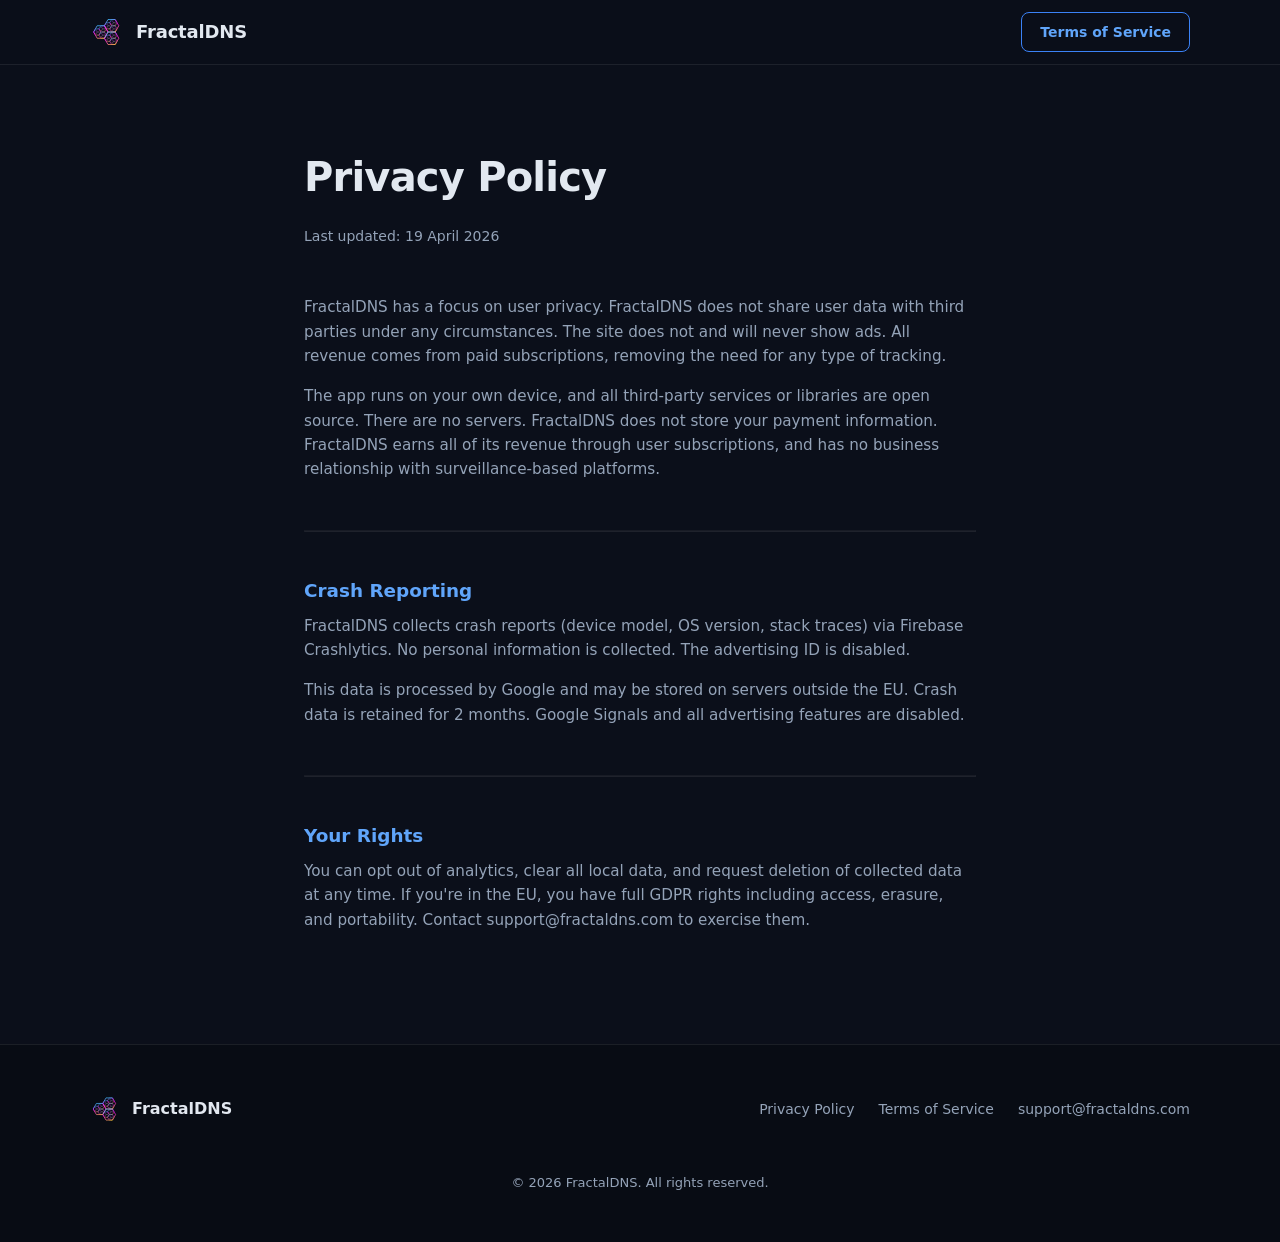
==== commit 77b8770d: "update privacy policy" ====
--- a/docs/privacy.html
+++ b/docs/privacy.html
@@ -30,7 +30,7 @@
   <main>
     <div class="policy-wrap">
       <h1>Privacy Policy</h1>
-      <p class="last-updated">Last updated: 09 April 2026</p>
+      <p class="last-updated">Last updated: 19 April 2026</p>
 
       <p>FractalDNS has a focus on user privacy. FractalDNS does not share user data with third parties under any
         circumstances.
@@ -43,16 +43,11 @@
 
       <hr class="policy-divider">
 
-      <h2>Optional Analytics</h2>
-      <p>If you choose to opt in, FractalDNS collects anonymous usage events (features used, settings changed, etc.) and
-        crash
-        reports (device model, OS version, stack traces) via Google Firebase. No personal information is collected. The
-        advertising ID is disabled.</p>
-      <p>This data is processed by Google and may be stored on servers outside the EU. Analytics data is retained for 2
+      <h2>Crash Reporting</h2>
+      <p>FractalDNS collects crash reports (device model, OS version, stack traces) via Firebase Crashlytics.
+        No personal information is collected. The advertising ID is disabled.</p>
+      <p>This data is processed by Google and may be stored on servers outside the EU. Crash data is retained for 2
         months. Google Signals and all advertising features are disabled.</p>
-      <p>You can opt out at any time in Settings. When you do, collection stops immediately, locally buffered data is
-        cleared, and your app-instance ID is reset so previous data can't be re-linked to your device.</p>
-      <p>To request deletion of data already sent to Google, use <strong>Settings › Request Data Deletion</strong>.</p>
 
       <hr class="policy-divider">
 
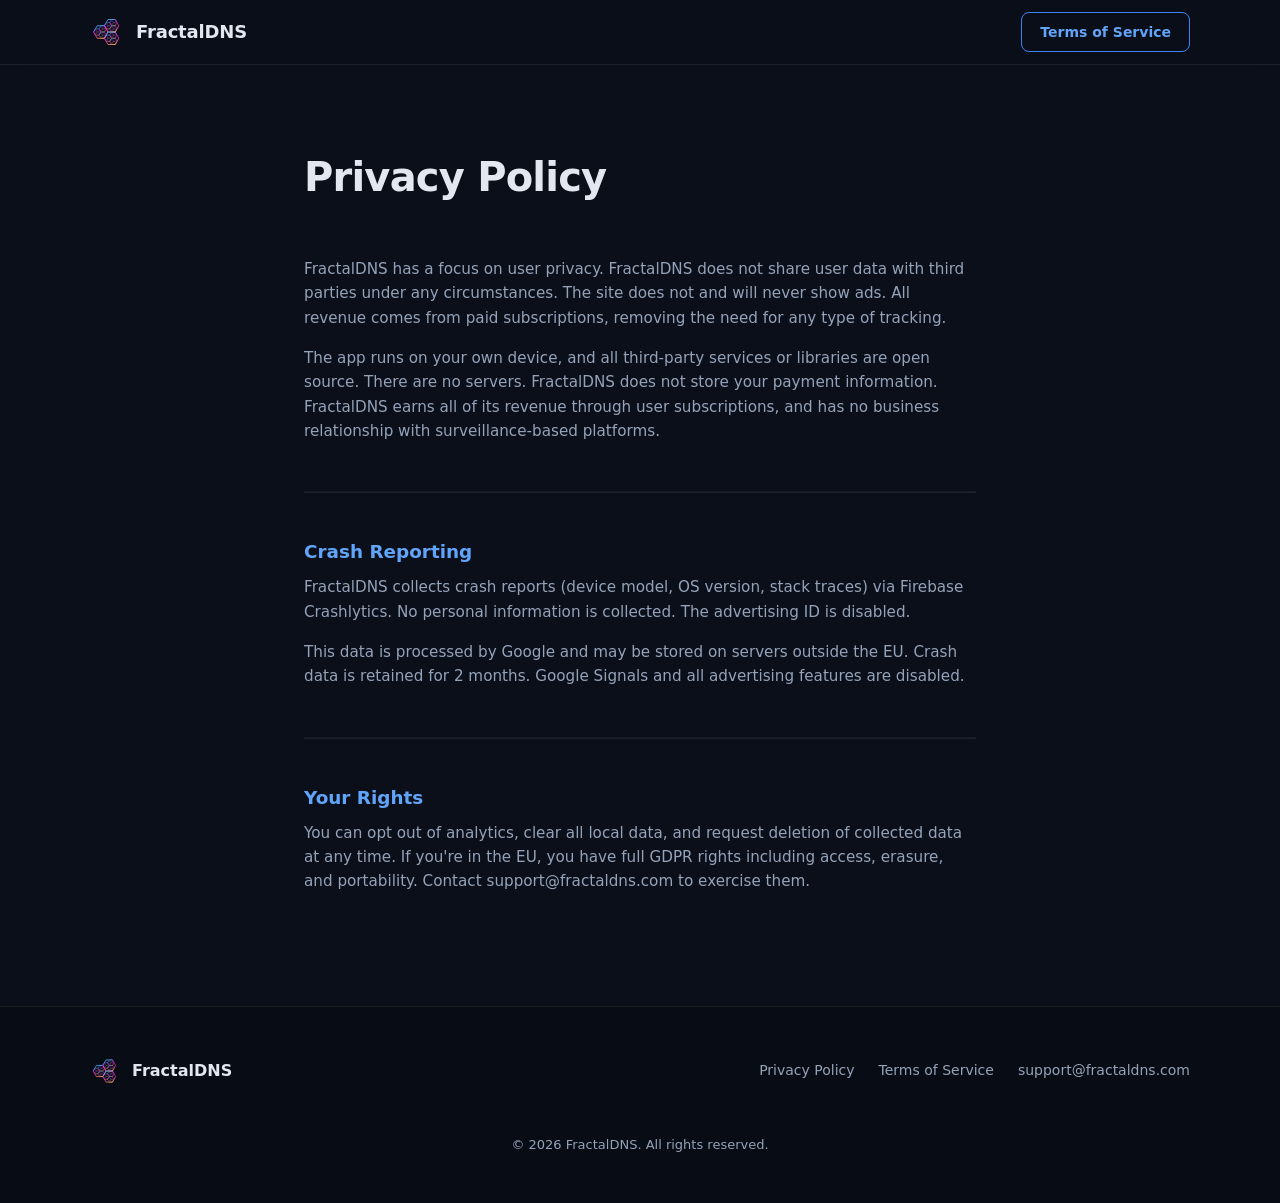
==== commit f2e2376b: "remove last updated" ====
--- a/docs/privacy.html
+++ b/docs/privacy.html
@@ -30,7 +30,6 @@
   <main>
     <div class="policy-wrap">
       <h1>Privacy Policy</h1>
-      <p class="last-updated">Last updated: 19 April 2026</p>
 
       <p>FractalDNS has a focus on user privacy. FractalDNS does not share user data with third parties under any
         circumstances.
--- a/docs/style.css
+++ b/docs/style.css
@@ -598,13 +598,6 @@
   margin-bottom: 3rem;
 }
 
-.policy-wrap .last-updated {
-  color: var(--text-muted);
-  font-size: 0.875rem;
-  margin-top: -2rem;
-  margin-bottom: 3rem;
-}
-
 .policy-wrap h2 {
   font-size: 1.15rem;
   font-weight: 700;
